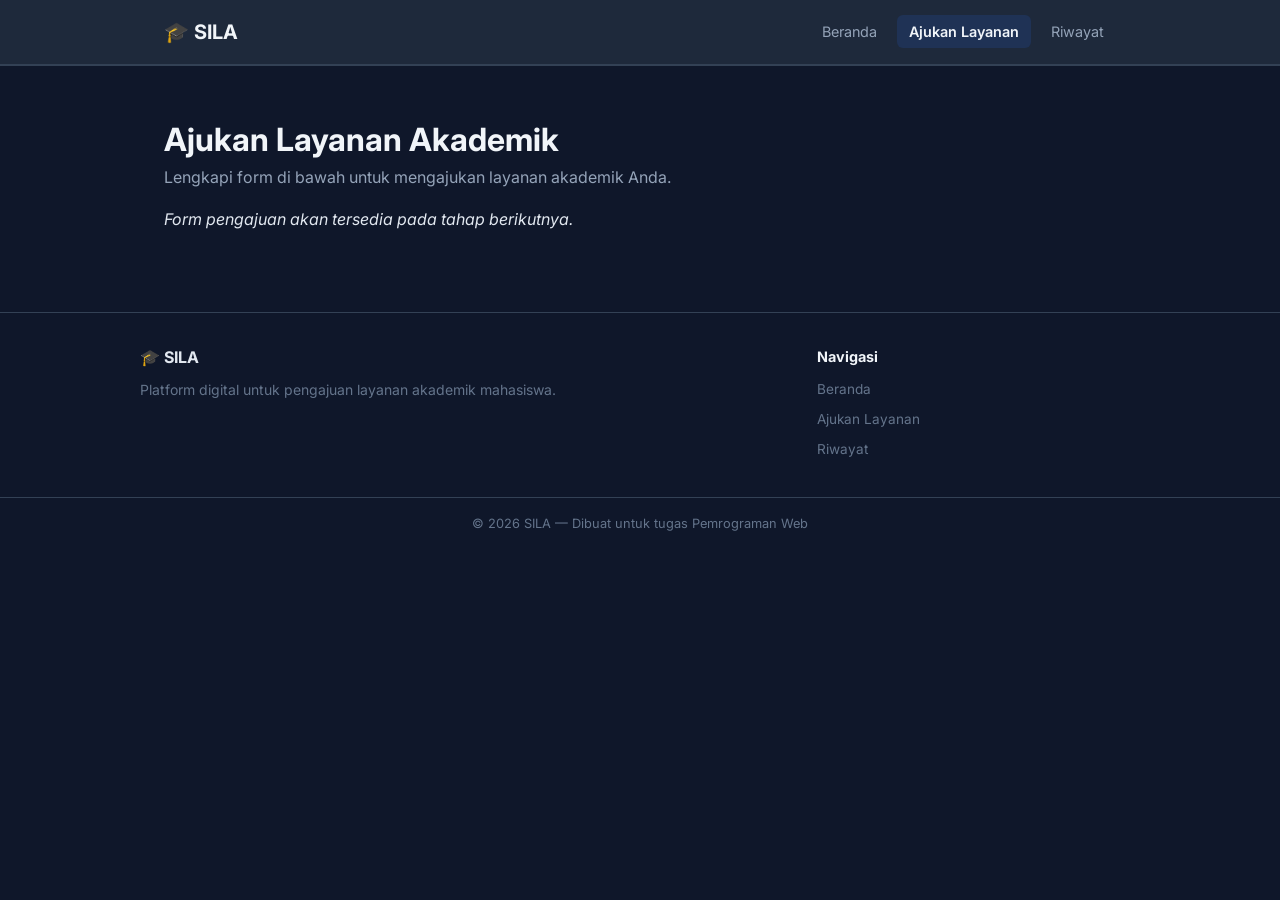
==== layanan.html @ 6979d106 "Setup Awal: Menambahkan file HTML dan CSS-M07" ====
<!DOCTYPE html>
<html lang="id">

<head>
    <meta charset="UTF-8">
    <meta name="viewport" content="width=device-width, initial-scale=1.0">
    <title>Ajukan Layanan — SILA</title>
    <link rel="preconnect" href="https://fonts.googleapis.com">
    <link rel="preconnect" href="https://fonts.gstatic.com" crossorigin>
    <link href="https://fonts.googleapis.com/css2?family=Inter:wght@400;600;700&display=swap" rel="stylesheet">
    <link rel="stylesheet" href="css/style.css">
</head>

<body>

    <!-- HEADER & NAVIGASI -->
    <header class="navbar">
        <div class="container navbar-inner">
            <a href="index.html" class="logo">🎓 SILA</a>
            <input type="checkbox" id="navToggle" class="nav-toggle">
            <label for="navToggle" class="hamburger">
                <span></span>
                <span></span>
                <span></span>
            </label>
            <nav>
                <ul class="nav-menu">
                    <li><a href="index.html">Beranda</a></li>
                    <li><a href="layanan.html" class="active">Ajukan Layanan</a></li>
                    <li><a href="riwayat.html">Riwayat</a></li>
                </ul>
            </nav>
        </div>
    </header>

    <main>
        <section class="section">
            <div class="container">
                <h1>Ajukan Layanan Akademik</h1>
                <p class="section-desc">Lengkapi form di bawah untuk mengajukan layanan akademik Anda.</p>
                <p><em>Form pengajuan akan tersedia pada tahap berikutnya.</em></p>
            </div>
        </section>
    </main>

    <!-- FOOTER -->
    <footer class="footer">
        <div class="container footer-inner">
            <div>
                <strong>🎓 SILA</strong>
                <p>Platform digital untuk pengajuan layanan akademik mahasiswa.</p>
            </div>
            <div class="footer-nav">
                <h4>Navigasi</h4>
                <ul>
                    <li><a href="index.html">Beranda</a></li>
                    <li><a href="layanan.html">Ajukan Layanan</a></li>
                    <li><a href="riwayat.html">Riwayat</a></li>
                </ul>
            </div>
        </div>
        <div class="footer-bottom">
            <div class="container">
                <p>&copy; 2026 SILA — Dibuat untuk tugas Pemrograman Web</p>
            </div>
        </div>
    </footer>

</body>

</html>
---- css/style.css ----
/* ================================
   CSS DASAR — SILA
   ================================ */

* {
    margin: 0;
    padding: 0;
    box-sizing: border-box;
}

body {
    background-color: #0f172a;
    color: #e2e8f0;
}

h1,
h2,
h3 {
    color: #f1f5f9;
}

a {
    color: #60a5fa;
    text-decoration: none;
}

a:hover {
    color: #93c5fd;
}

hr {
    border: none;
    border-top: 1px solid #334155;
}


/* ================================
   CSS LANJUTAN — SILA
   ================================ */

body {
    font-family: 'Inter', sans-serif;
    font-size: 16px;
    line-height: 1.6;
}

h1 {
    font-size: 2rem;
    font-weight: 700;
}

h2 {
    font-size: 1.5rem;
    font-weight: 700;
    margin-bottom: 8px;
}

h3 {
    font-size: 1.1rem;
    font-weight: 600;
    margin-bottom: 4px;
}

.section-desc {
    color: #94a3b8;
    margin-bottom: 16px;
}


/* ================================
   PAGE LAYOUT — SILA
   ================================ */

.container {
    max-width: 1000px;
    margin: 0 auto;
    padding: 0 24px;
}

.navbar {
    background-color: #1e293b;
    border-bottom: 1px solid #334155;
    padding: 16px 0;
}

.navbar-inner {
    display: flex;
    justify-content: space-between;
    align-items: center;
}

.logo {
    font-size: 1.25rem;
    font-weight: 700;
    color: #f1f5f9;
}

.hero {
    padding: 64px 0;
    text-align: center;
}

.hero h1 {
    font-size: 2.25rem;
    margin-bottom: 16px;
}

.hero p {
    color: #94a3b8;
    margin-bottom: 24px;
}

.hero-buttons {
    display: flex;
    justify-content: center;
    gap: 12px;
}

.btn {
    display: inline-block;
    padding: 12px 24px;
    border-radius: 8px;
    font-size: 0.9rem;
    font-weight: 600;
    transition: background-color 0.3s, color 0.3s, transform 0.2s;
}

.btn-primary {
    background-color: #2563eb;
    color: #fff;
}

.btn-primary:hover {
    background-color: #1d4ed8;
    color: #fff;
    transform: translateY(-2px);
}

.btn-outline {
    border: 1px solid #334155;
    color: #e2e8f0;
}

.btn-outline:hover {
    background-color: #1e293b;
    color: #f1f5f9;
    transform: translateY(-2px);
}

.section {
    padding: 48px 0;
    border-top: 1px solid #334155;
}

.cards-grid {
    display: grid;
    grid-template-columns: 1fr 1fr;
    gap: 16px;
    margin-top: 16px;
}

.card {
    background-color: #1e293b;
    border: 1px solid #334155;
    border-radius: 12px;
    padding: 20px;
    transition: border-color 0.3s, transform 0.2s;
}

.card:hover {
    border-color: #475569;
    transform: translateY(-2px);
}

.card p {
    color: #94a3b8;
    font-size: 0.9rem;
    margin-bottom: 8px;
}

.card-code {
    font-size: 0.75rem;
    font-weight: 600;
    color: #60a5fa;
    background-color: rgba(37, 99, 235, 0.1);
    padding: 2px 8px;
    border-radius: 4px;
}

.steps-grid {
    display: flex;
    gap: 16px;
    margin-top: 16px;
}

.step {
    flex: 1;
    text-align: center;
    background-color: #1e293b;
    border: 1px solid #334155;
    border-radius: 12px;
    padding: 24px 16px;
    transition: border-color 0.3s;
}

.step:hover {
    border-color: #475569;
}

.step-number {
    width: 40px;
    height: 40px;
    background-color: #2563eb;
    color: #fff;
    border-radius: 50%;
    display: flex;
    align-items: center;
    justify-content: center;
    font-weight: 700;
    margin: 0 auto 12px;
}

.step p {
    color: #94a3b8;
    font-size: 0.85rem;
}

.stats-grid {
    display: flex;
    gap: 16px;
}

.stat {
    flex: 1;
    text-align: center;
    background-color: #1e293b;
    border: 1px solid #334155;
    border-radius: 12px;
    padding: 24px;
}

.stat-number {
    font-size: 2rem;
    font-weight: 700;
    color: #60a5fa;
}

.stat-label {
    color: #94a3b8;
    font-size: 0.85rem;
    margin-top: 4px;
}

.footer {
    border-top: 1px solid #334155;
    margin-top: 32px;
}

.footer-inner {
    display: grid;
    grid-template-columns: 2fr 1fr;
    gap: 32px;
    padding: 32px 0;
}

.footer-inner p {
    color: #64748b;
    font-size: 0.875rem;
    margin-top: 8px;
}

.footer-inner h4 {
    color: #f1f5f9;
    margin-bottom: 8px;
    font-size: 0.9rem;
}

.footer-bottom {
    border-top: 1px solid #334155;
    padding: 16px 0;
    text-align: center;
}

.footer-bottom p {
    font-size: 0.8rem;
    color: #64748b;
}


/* ================================
   STRUKTUR NAVIGASI & MENU — SILA
   ================================ */

.nav-menu {
    list-style: none;
    display: flex;
    gap: 8px;
}

.nav-menu li a {
    color: #94a3b8;
    font-size: 0.9rem;
    padding: 8px 12px;
    border-radius: 6px;
    transition: color 0.3s, background-color 0.3s;
}

.nav-menu li a:hover {
    color: #f1f5f9;
    background-color: rgba(255, 255, 255, 0.05);
}

.nav-menu li a.active {
    color: #f1f5f9;
    font-weight: 600;
    background-color: rgba(37, 99, 235, 0.15);
}

.footer-nav ul {
    list-style: none;
}

.footer-nav ul li {
    margin-bottom: 4px;
}

.footer-nav ul li a {
    color: #64748b;
    font-size: 0.85rem;
    transition: color 0.3s;
}

.footer-nav ul li a:hover {
    color: #93c5fd;
}




/* ================================
   MEDIA QUERY & RESPONSIF — SILA
   ================================ */

/* --------------------------------
   Animasi CSS (@keyframes)
   Mendefinisikan gerakan bernama 'fadeIn':
   - from: posisi awal (tersembunyi, geser ke bawah)
   - to: posisi akhir (terlihat, posisi normal)
   -------------------------------- */
@keyframes fadeIn {
    from {
        opacity: 0;
        /* transparan penuh */
        transform: translateY(20px);
        /* geser 20px ke bawah */
    }

    to {
        opacity: 1;
        /* terlihat penuh */
        transform: translateY(0);
        /* posisi normal */
    }
}

/* Hero section mendapat animasi fadeIn selama 0.6 detik */
.hero {
    animation: fadeIn 0.6s ease;
}



/* --------------------------------
   Hamburger Menu Animasi
   Saat checkbox dicentang, 3 garis hamburger
   berubah menjadi tanda 'X' (close):
   - Garis ke-1: putar 45° ke bawah
   - Garis ke-2: hilang (opacity 0)
   - Garis ke-3: putar -45° ke atas
   -------------------------------- */

.nav-toggle {
    display: none;
    /* checkbox tersembunyi */
}

.hamburger {
    display: none;
    flex-direction: column;
    gap: 5px;
    cursor: pointer;
    padding: 4px;
}

.hamburger span {
    display: block;
    width: 24px;
    height: 3px;
    background-color: #f1f5f9;
    border-radius: 2px;
    transition: transform 0.3s, opacity 0.3s;
    /* animasi garis */
}

/* Garis-1: miring ke kanan membentuk '/' */
.nav-toggle:checked~label .hamburger span:nth-child(1) {
    transform: translateY(8px) rotate(45deg);
}

/* Garis-2: menghilang */
.nav-toggle:checked~label .hamburger span:nth-child(2) {
    opacity: 0;
}

/* Garis-3: miring ke kiri membentuk '\' */
.nav-toggle:checked~label .hamburger span:nth-child(3) {
    transform: translateY(-8px) rotate(-45deg);
}

/* --------------------------------
   Responsive: Tablet & Mobile (<= 768px)
   Semua grid/flex berubah ke 1 kolom/baris
   agar konten tidak terlalu sempit di layar kecil.
   -------------------------------- */
   
/* Tablet & Mobile */
@media (max-width: 768px) {
    .navbar-inner {
        flex-wrap: wrap;
    }

    .hamburger {
        display: flex;
        /* tampilkan hamburger */
    }

    nav {
        width: 100%;
        order: 3;
    }

    .nav-menu {
        display: none;
        flex-direction: column;
        gap: 0;
        width: 100%;
        padding: 8px 0;
        border-top: 1px solid #334155;
        margin-top: 12px;
    }

    .nav-menu li a {
        display: block;
        padding: 10px 0;
        border-radius: 0;
    }

    .nav-toggle:checked~nav .nav-menu {
        display: flex;
    }

    /* SAMBUNG DARI SINI */
    /* ================== */

    .nav-menu {
        gap: 4px;
    }

    /* Judul hero lebih kecil di mobile */
    .hero h1 {
        font-size: 1.5rem;
    }

    /* Tombol berubah jadi vertikal (kolom) */
    .hero-buttons {
        flex-direction: column;
        align-items: center;
    }

    /* Cards: dari 2 kolom → 1 kolom */
    .cards-grid {
        grid-template-columns: 1fr;
    }

    /* Steps & stats berubah ke arah vertikal */
    .steps-grid {
        flex-direction: column;
    }

    .stats-grid {
        flex-direction: column;
    }

    /* Footer: dari 2 kolom → 1 kolom */
    .footer-inner {
        grid-template-columns: 1fr;
        gap: 24px;
    }
}

/* --------------------------------
   Responsive: Layar Sangat Kecil (<= 480px)
   Untuk smartphone kecil:
   - Judul lebih kecil lagi
   - Tombol lebar penuh (100%)
   -------------------------------- */
/* Small Mobile */
@media (max-width: 480px) {
    .hero h1 {
        font-size: 1.25rem;
    }

    /* Tombol mengisi penuh lebar layar */
    .btn {
        width: 100%;
        text-align: center;
    }
}
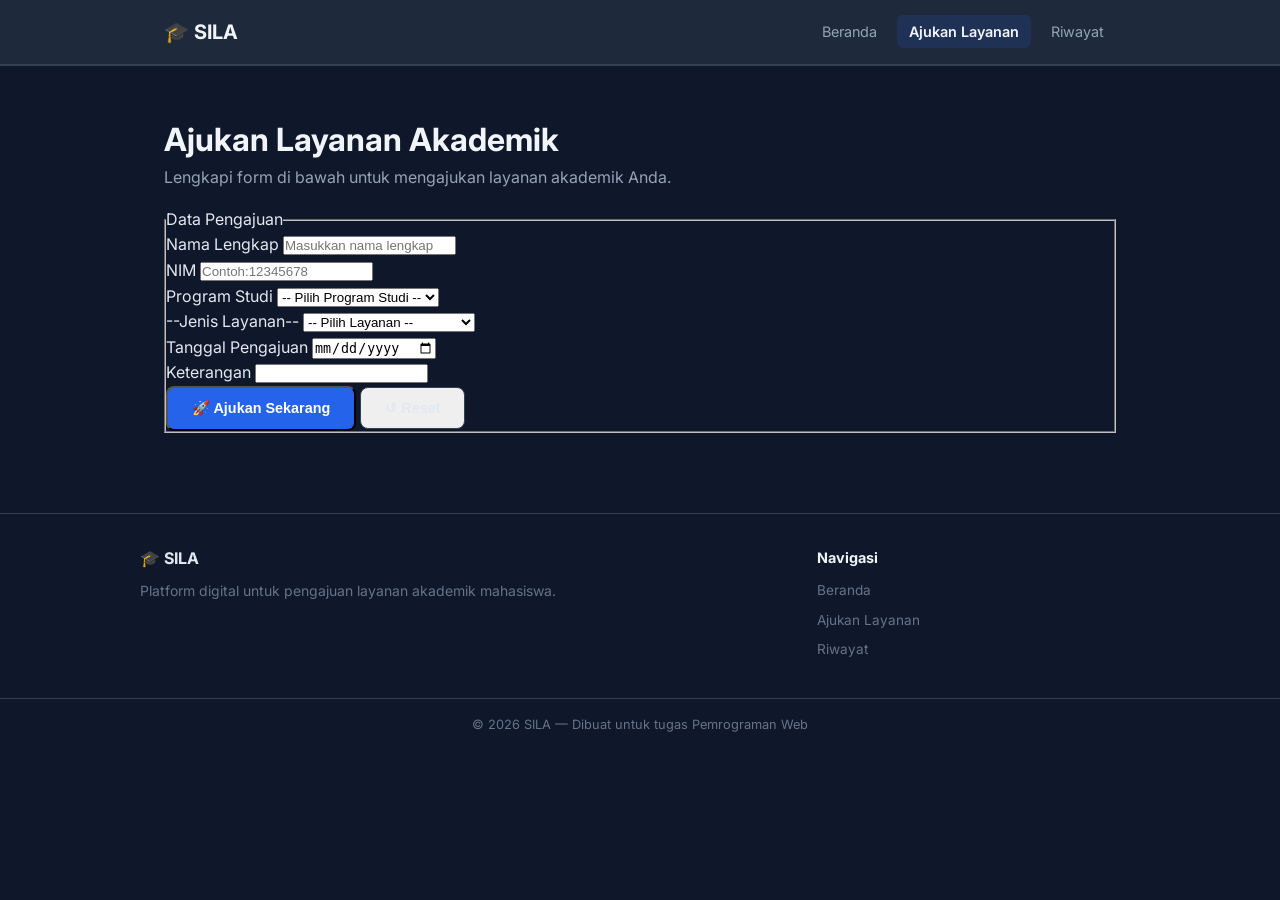
==== commit 3c8022db: "Form M10" ====
--- a/layanan.html
+++ b/layanan.html
@@ -38,7 +38,77 @@
             <div class="container">
                 <h1>Ajukan Layanan Akademik</h1>
                 <p class="section-desc">Lengkapi form di bawah untuk mengajukan layanan akademik Anda.</p>
-                <p><em>Form pengajuan akan tersedia pada tahap berikutnya.</em></p>
+
+                <!-- M10 FORMS -->
+                <!-- Nama lengkap, NIM, Program studi, Jenis Layanan, tanggal pengajuan, keterangan -->
+
+                <!-- AWAL FORM -->
+                 <form action="#" target="_blank" method="post">
+                    <fieldset>
+                        <legend>Data Pengajuan</legend>
+
+                        <!-- Input nama lengkap -->
+                        <div>
+                            <label for="nama">Nama Lengkap</label>
+                            <input type="text" id="nama" name="nama" placeholder="Masukkan nama lengkap" required>
+                        </div>
+
+                         <!-- NIM dan Program Studi-->
+                        <!-- NIM -->
+                        <div class="form-row"> 
+                            <div class="form-group"> 
+                                <label for="nim">NIM</label> 
+                                <input type="text" id="nim" name="nim" placeholder="Contoh:12345678" maxlength="8" required> 
+                        </div>
+
+                        <div class="form-group"> 
+                            <label for="prodi">Program Studi</label> 
+                            <select id="prodi" name="prodi" required> 
+                                <option value="">-- Pilih Program Studi --</option>
+                                <option value="Sistem Informasi">Sistem Informasi</option>
+                                <option value="Teknik Informatika">Teknik Informatika</option>
+                                <option value="Teknologi Informasi">Teknologi Informasi</option>
+                                <option value="Manajemen">Manajemen</option>
+                                <option value="Akuntansi">Akuntansi</option>
+                            </select>    
+                        </div>
+                        
+                        <!-- Jenis Layanan dan Tanggal -->
+                        <div>
+                            <div class="form-row"> 
+                                <div class="form-group"> 
+                                    <label for="jenis">--Jenis Layanan--</label> 
+                                    <select id="jenis" name="jenis" required> 
+                                        <option value="">-- Pilih Layanan --</option> 
+                                        <option value="SKA">SKA — Surat Aktif Kuliah</option> 
+                                        <option value="CAK">CAK — Cuti Akademik</option> 
+                                        <option value="TNM">TNM — Transkrip Nilai</option> 
+                                        <option value="PDA">PDA — Perubahan Data</option> 
+                                    </select>
+                                </div> 
+                            </div>
+                        
+                        <!-- Tanggal -->
+                            <div class="form-group"> 
+                                <label for="tanggal">Tanggal Pengajuan</label> 
+                                <input type="date" id="tanggal" name="tanggal" required> 
+                            </div>
+
+                        <!-- Keterangan -->
+                            <div class="form-group"> 
+                                <label for="keterangan">Keterangan</label>
+                                <input type="text">
+                                
+                            </div>
+
+                            <div class="form-actions"> 
+                                <button type="submit" class="btn btn-primary">🚀 Ajukan Sekarang</button>
+                                 <button type="reset" class="btn btn-outline">↺ Reset</button>
+                            </div>
+                        </div>
+                    </fieldset>
+                 </form>
+                <!-- AKHIR FORM -->
             </div>
         </section>
     </main>
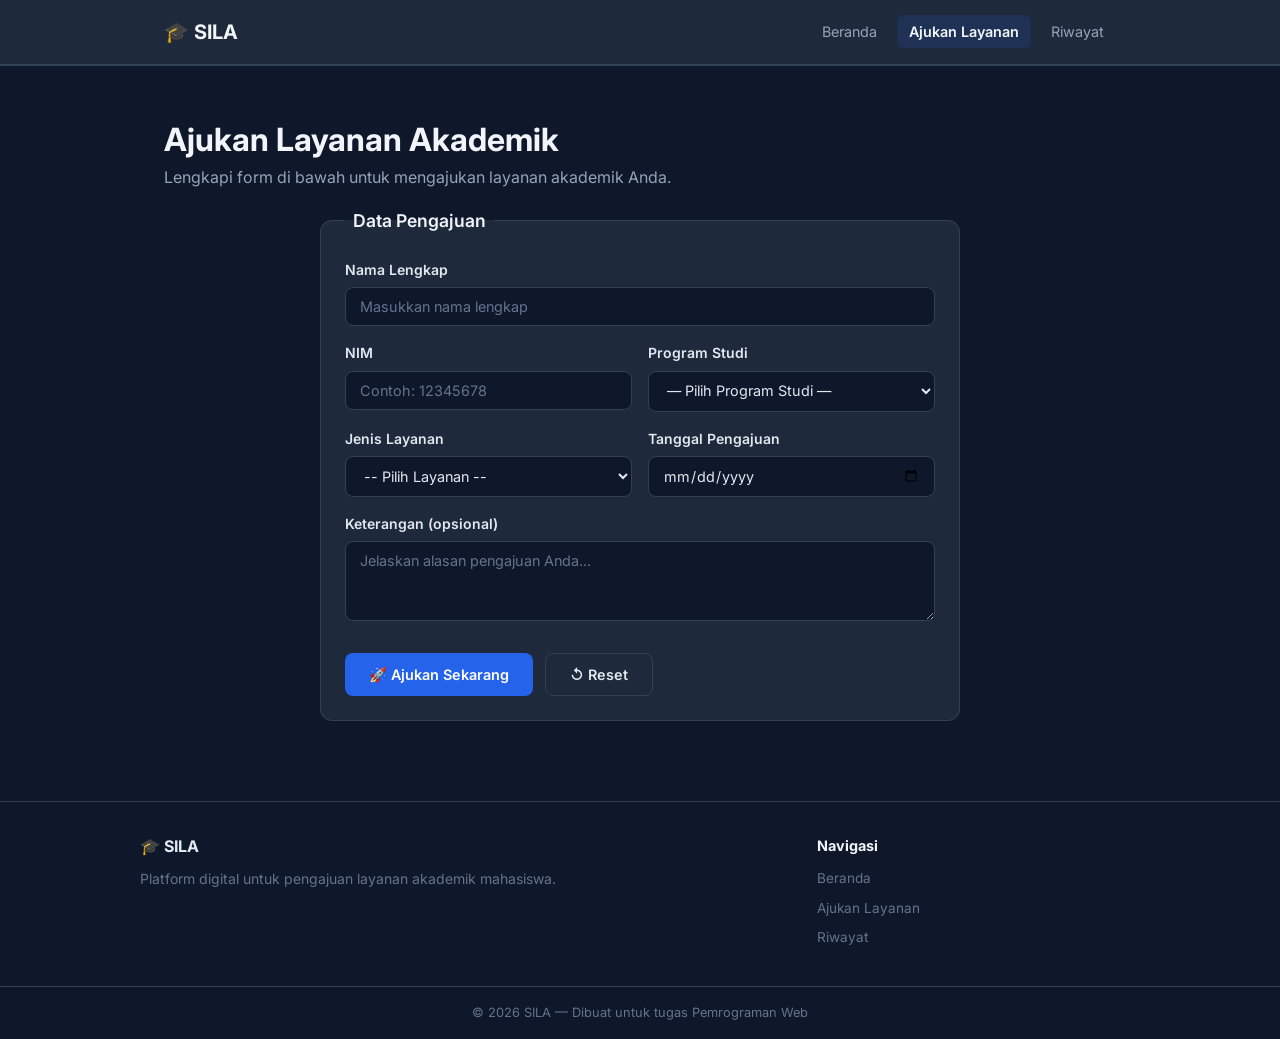
==== commit 7b606d10: "Form M10" ====
--- a/layanan.html
+++ b/layanan.html
@@ -43,62 +43,63 @@
                 <!-- Nama lengkap, NIM, Program studi, Jenis Layanan, tanggal pengajuan, keterangan -->
 
                 <!-- AWAL FORM -->
-                 <form action="#" target="_blank" method="post">
-                    <fieldset>
-                        <legend>Data Pengajuan</legend>
+                <form action="#" method="post" class="form-card"> 
+                    <fieldset> 
+                        <legend>Data Pengajuan</legend> 
 
                         <!-- Input nama lengkap -->
-                        <div>
-                            <label for="nama">Nama Lengkap</label>
-                            <input type="text" id="nama" name="nama" placeholder="Masukkan nama lengkap" required>
-                        </div>
+                       <div class="form-group"> 
+                            <label for="nama">Nama Lengkap</label> 
+                            <input type="text" id="nama" name="nama" placeholder="Masukkan nama lengkap" required> 
+                        </div> 
 
-                         <!-- NIM dan Program Studi-->
+                        <!-- NIM dan Program Studi-->
                         <!-- NIM -->
                         <div class="form-row"> 
                             <div class="form-group"> 
                                 <label for="nim">NIM</label> 
-                                <input type="text" id="nim" name="nim" placeholder="Contoh:12345678" maxlength="8" required> 
-                        </div>
-
-                        <div class="form-group"> 
-                            <label for="prodi">Program Studi</label> 
-                            <select id="prodi" name="prodi" required> 
-                                <option value="">-- Pilih Program Studi --</option>
-                                <option value="Sistem Informasi">Sistem Informasi</option>
-                                <option value="Teknik Informatika">Teknik Informatika</option>
-                                <option value="Teknologi Informasi">Teknologi Informasi</option>
-                                <option value="Manajemen">Manajemen</option>
-                                <option value="Akuntansi">Akuntansi</option>
-                            </select>    
+                                <input type="text" id="nim" name="nim" placeholder="Contoh: 12345678" maxlength="8" required> 
+                            </div> 
+                            <div class="form-group"> 
+                                <label for="prodi">Program Studi</label> 
+                                <select id="prodi" name="prodi" required> 
+                                    <option value="">— Pilih Program Studi —</option> 
+                                    <option value="Sistem Informasi">Sistem Informasi</option>
+                                    <option value="Teknik Informatika">Teknik Informatika</option>
+                                    <option value="Teknologi Informasi">Teknologi Informasi</option>
+                                    <option value="Manajemen">Manajemen</option>
+                                    <option value="Akuntansi">Akuntansi</option>
+                                </select> 
+                            </div>   
                         </div>
                         
+
                         <!-- Jenis Layanan dan Tanggal -->
                         <div>
                             <div class="form-row"> 
                                 <div class="form-group"> 
-                                    <label for="jenis">--Jenis Layanan--</label> 
-                                    <select id="jenis" name="jenis" required> 
+                                    <label for="jenis">Jenis Layanan</label> 
+                                    <select id="layanan" name="layanan" required> 
                                         <option value="">-- Pilih Layanan --</option> 
                                         <option value="SKA">SKA — Surat Aktif Kuliah</option> 
                                         <option value="CAK">CAK — Cuti Akademik</option> 
                                         <option value="TNM">TNM — Transkrip Nilai</option> 
                                         <option value="PDA">PDA — Perubahan Data</option> 
                                     </select>
-                                </div> 
+                                </div>
+                                <!-- Tanggal -->
+                                <div class="form-group"> 
+                                    <label for="tanggal">Tanggal Pengajuan</label> 
+                                    <input type="date" id="tanggal" name="tanggal" required> 
+                                </div>
                             </div>
                         
-                        <!-- Tanggal -->
-                            <div class="form-group"> 
-                                <label for="tanggal">Tanggal Pengajuan</label> 
-                                <input type="date" id="tanggal" name="tanggal" required> 
-                            </div>
 
                         <!-- Keterangan -->
                             <div class="form-group"> 
-                                <label for="keterangan">Keterangan</label>
-                                <input type="text">
-                                
+                                <label for="keterangan">Keterangan (opsional)</label> 
+                                <textarea id="keterangan" name="keterangan" rows="3" 
+                                    placeholder="Jelaskan alasan pengajuan Anda..."></textarea> 
                             </div>
 
                             <div class="form-actions"> 
--- a/css/style.css
+++ b/css/style.css
@@ -515,4 +515,93 @@
         width: 100%;
         text-align: center;
     }
+}
+
+/* FORMS SILA */
+.form-card { 
+    max-width: 640px; 
+    margin: 0 auto; 
+}
+
+fieldset { 
+    border: 1px solid #334155; 
+    border-radius: 12px; 
+    padding: 24px; 
+    background-color: #1e293b; 
+}
+
+legend { 
+    font-size: 1.1rem; 
+    font-weight: 600; 
+    color: #f1f5f9; 
+    padding: 0 8px; 
+} 
+ 
+.form-group { 
+    margin-bottom: 16px; 
+} 
+ 
+.form-group label { 
+    display: block;
+    /* Label mengambil satu baris penuh */
+    font-size: 0.875rem; 
+    font-weight: 600; 
+    color: #e2e8f0; 
+    margin-bottom: 6px; 
+}
+
+.form-group input, 
+.form-group select, 
+.form-group textarea { 
+    width: 100%; 
+    padding: 10px 14px; 
+    background-color: #0f172a; 
+    border: 1px solid #334155; 
+    border-radius: 8px; 
+    color: #e2e8f0; 
+    font-family: inherit; 
+    font-size: 0.9rem; 
+    outline: none; 
+    transition: border-color 0.3s; 
+} 
+ 
+.form-group input:focus, 
+.form-group select:focus, 
+.form-group textarea:focus { 
+    border-color: #2563eb; 
+} 
+ 
+.form-group input::placeholder, 
+.form-group textarea::placeholder { 
+    color: #64748b; 
+} 
+ 
+.form-group select { 
+    cursor: pointer; 
+} 
+ 
+.form-group textarea { 
+    resize: vertical; 
+    min-height: 80px; 
+}
+
+.form-row { 
+    display: grid; 
+    grid-template-columns: 1fr 1fr; 
+    gap: 16px; 
+}
+
+.form-actions { 
+display: flex; 
+gap: 12px; 
+margin-top: 24px; 
+} 
+.form-actions .btn { 
+cursor: pointer; 
+border: none; 
+font-family: inherit; 
+} 
+.form-actions .btn-outline { 
+border: 1px solid #334155; 
+background: none; 
 }
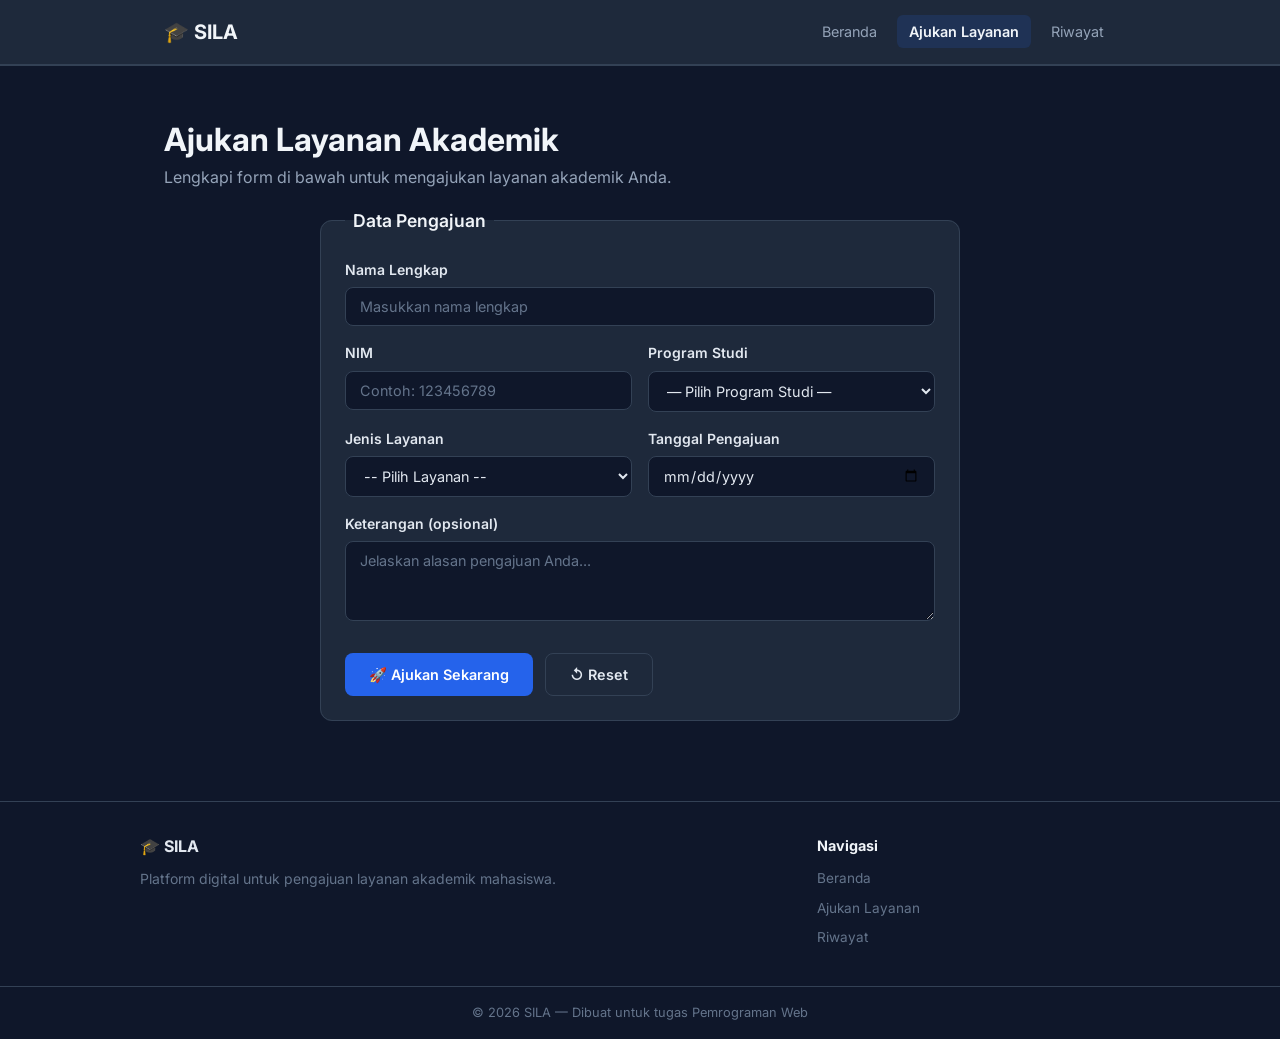
==== commit 1f4a3daa: "M12 - JavaScript" ====
--- a/layanan.html
+++ b/layanan.html
@@ -43,14 +43,14 @@
                 <!-- Nama lengkap, NIM, Program studi, Jenis Layanan, tanggal pengajuan, keterangan -->
 
                 <!-- AWAL FORM -->
-                <form action="#" method="post" class="form-card"> 
+                <form action="#" method="post" class="form-card" onsubmit="return validasiForm()"> 
                     <fieldset> 
                         <legend>Data Pengajuan</legend> 
 
                         <!-- Input nama lengkap -->
                        <div class="form-group"> 
                             <label for="nama">Nama Lengkap</label> 
-                            <input type="text" id="nama" name="nama" placeholder="Masukkan nama lengkap" required> 
+                            <input type="text" id="nama" name="nama" placeholder="Masukkan nama lengkap"> 
                         </div> 
 
                         <!-- NIM dan Program Studi-->
@@ -58,11 +58,11 @@
                         <div class="form-row"> 
                             <div class="form-group"> 
                                 <label for="nim">NIM</label> 
-                                <input type="text" id="nim" name="nim" placeholder="Contoh: 12345678" maxlength="8" required> 
+                                <input type="text" id="nim" name="nim" placeholder="Contoh: 123456789" maxlength="9"> 
                             </div> 
                             <div class="form-group"> 
                                 <label for="prodi">Program Studi</label> 
-                                <select id="prodi" name="prodi" required> 
+                                <select id="prodi" name="prodi"> 
                                     <option value="">— Pilih Program Studi —</option> 
                                     <option value="Sistem Informasi">Sistem Informasi</option>
                                     <option value="Teknik Informatika">Teknik Informatika</option>
@@ -79,7 +79,7 @@
                             <div class="form-row"> 
                                 <div class="form-group"> 
                                     <label for="jenis">Jenis Layanan</label> 
-                                    <select id="layanan" name="layanan" required> 
+                                    <select id="layanan" name="layanan"> 
                                         <option value="">-- Pilih Layanan --</option> 
                                         <option value="SKA">SKA — Surat Aktif Kuliah</option> 
                                         <option value="CAK">CAK — Cuti Akademik</option> 
@@ -90,7 +90,7 @@
                                 <!-- Tanggal -->
                                 <div class="form-group"> 
                                     <label for="tanggal">Tanggal Pengajuan</label> 
-                                    <input type="date" id="tanggal" name="tanggal" required> 
+                                    <input type="date" id="tanggal" name="tanggal"> 
                                 </div>
                             </div>
                         
@@ -136,7 +136,7 @@
             </div>
         </div>
     </footer>
-
+    <script src="js/script.js"></script>
 </body>
 
 </html>
--- a/css/style.css
+++ b/css/style.css
@@ -604,4 +604,60 @@
 .form-actions .btn-outline { 
 border: 1px solid #334155; 
 background: none; 
+}
+
+/* M11 - TABLES */
+.data-table {
+    width: 100%;
+    border-collapse: collapse;
+    /* batas dempet dengan sekitar */
+    margin-top: 16px;
+    min-width: 600px;
+    /* lebar batas mutlak */
+}
+
+.data-table caption{
+    text-align: left;
+    font-size: 0.85rem;
+    color: #64748b;
+    margin-bottom: 12px;
+}
+
+.data-table th,
+.data-table td {
+    padding: 12px 16px;
+    text-align: left;
+    border-bottom: 1px solid #334155;
+    /* memberi garis bawah disetiap akhir baris */
+}
+
+/* Zebra Stripes dan Title */
+.data-table th{
+    background-color: #1e293b;
+    color: #f1f5f9;
+    font-size: 0.85rem;
+    font-weight: 600;
+    text-transform: uppercase;
+    letter-spacing: 0.5px;
+}
+
+.data-table td{
+    color: #94a3b8;
+    font-size: 0.9rem;
+}
+
+/* Zebra Stripes */
+.data-table tbody tr:nth-child(even) {
+    background-color: rgba(30, 41, 59, 0.5)
+}
+
+/* row hover */
+.data-table tbody tr:hover{
+    background-color: black;
+}
+
+/* RESPONSIVE TABLE */
+@media (max-width: 768px){
+    .data-table {font-size: 0.8rem; }
+    .data-table th, .data-table td {padding: 8px 10px;}
 }
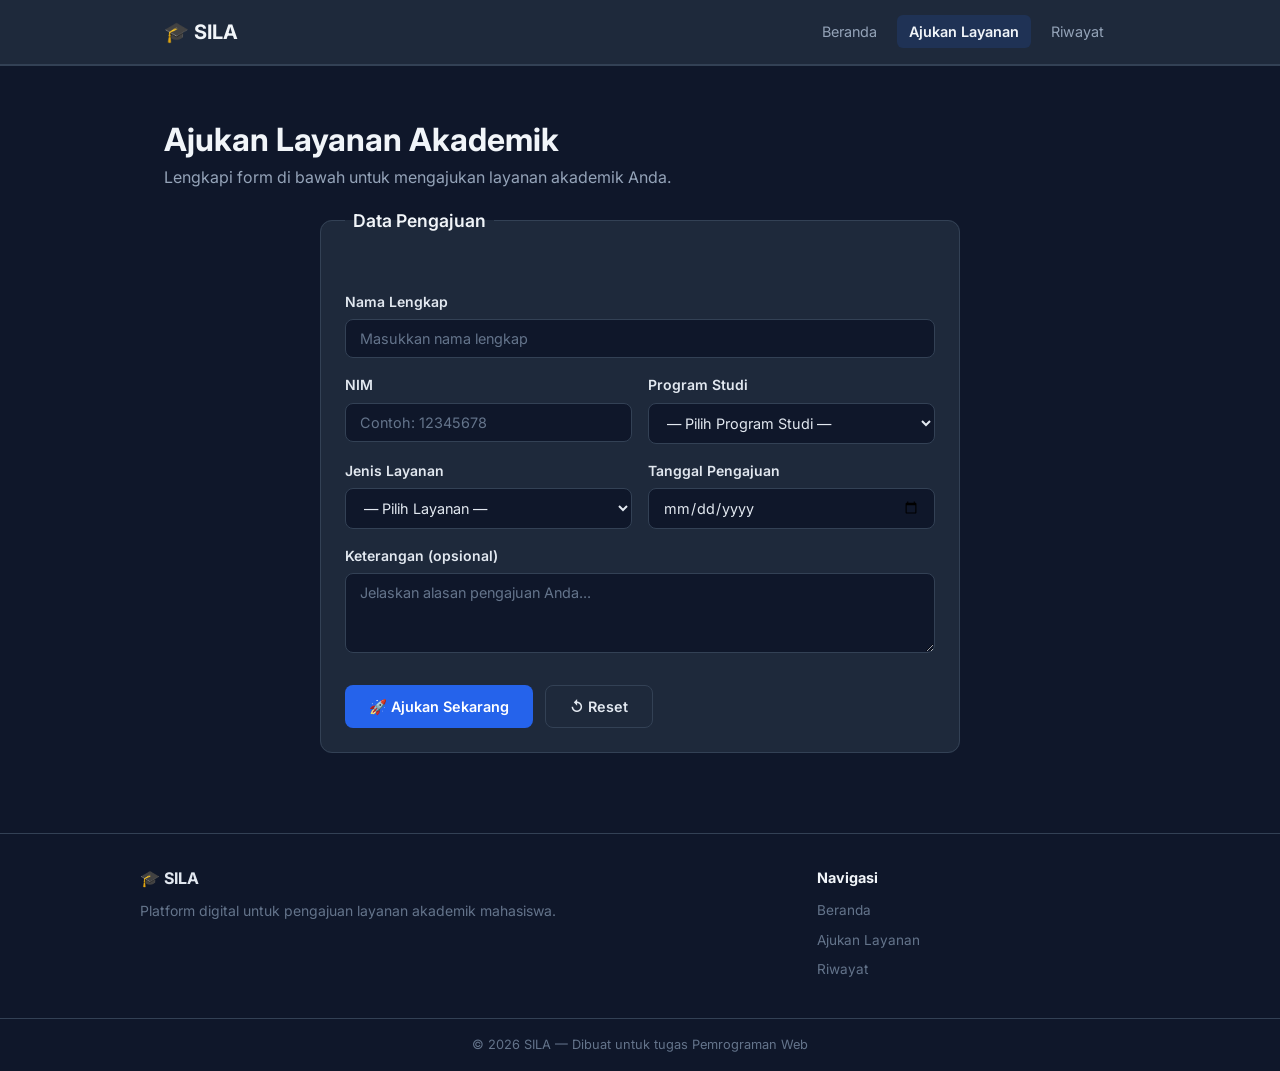
==== commit 7d7a3648: "Mengedit JS" ====
--- a/layanan.html
+++ b/layanan.html
@@ -13,7 +13,6 @@
 
 <body>
 
-    <!-- HEADER & NAVIGASI -->
     <header class="navbar">
         <div class="container navbar-inner">
             <a href="index.html" class="logo">🎓 SILA</a>
@@ -39,82 +38,67 @@
                 <h1>Ajukan Layanan Akademik</h1>
                 <p class="section-desc">Lengkapi form di bawah untuk mengajukan layanan akademik Anda.</p>
 
-                <!-- M10 FORMS -->
-                <!-- Nama lengkap, NIM, Program studi, Jenis Layanan, tanggal pengajuan, keterangan -->
+                <form id="formPengajuan" class="form-card">
+                    <fieldset>
+                        <legend>Data Pengajuan</legend>
 
-                <!-- AWAL FORM -->
-                <form action="#" method="post" class="form-card" onsubmit="return validasiForm()"> 
-                    <fieldset> 
-                        <legend>Data Pengajuan</legend> 
+                        <p id="formError" class="form-error"></p>
 
-                        <!-- Input nama lengkap -->
-                       <div class="form-group"> 
-                            <label for="nama">Nama Lengkap</label> 
-                            <input type="text" id="nama" name="nama" placeholder="Masukkan nama lengkap"> 
-                        </div> 
+                        <div class="form-group">
+                            <label for="nama">Nama Lengkap</label>
+                            <input type="text" id="nama" name="nama" placeholder="Masukkan nama lengkap">
+                        </div>
 
-                        <!-- NIM dan Program Studi-->
-                        <!-- NIM -->
-                        <div class="form-row"> 
-                            <div class="form-group"> 
-                                <label for="nim">NIM</label> 
-                                <input type="text" id="nim" name="nim" placeholder="Contoh: 123456789" maxlength="9"> 
-                            </div> 
-                            <div class="form-group"> 
-                                <label for="prodi">Program Studi</label> 
-                                <select id="prodi" name="prodi"> 
-                                    <option value="">— Pilih Program Studi —</option> 
+                        <div class="form-row">
+                            <div class="form-group">
+                                <label for="nim">NIM</label>
+                                <input type="text" id="nim" name="nim" placeholder="Contoh: 12345678" maxlength="8">
+                            </div>
+                            <div class="form-group">
+                                <label for="prodi">Program Studi</label>
+                                <select id="prodi" name="prodi">
+                                    <option value="">— Pilih Program Studi —</option>
                                     <option value="Sistem Informasi">Sistem Informasi</option>
                                     <option value="Teknik Informatika">Teknik Informatika</option>
-                                    <option value="Teknologi Informasi">Teknologi Informasi</option>
                                     <option value="Manajemen">Manajemen</option>
                                     <option value="Akuntansi">Akuntansi</option>
-                                </select> 
-                            </div>   
-                        </div>
-                        
-
-                        <!-- Jenis Layanan dan Tanggal -->
-                        <div>
-                            <div class="form-row"> 
-                                <div class="form-group"> 
-                                    <label for="jenis">Jenis Layanan</label> 
-                                    <select id="layanan" name="layanan"> 
-                                        <option value="">-- Pilih Layanan --</option> 
-                                        <option value="SKA">SKA — Surat Aktif Kuliah</option> 
-                                        <option value="CAK">CAK — Cuti Akademik</option> 
-                                        <option value="TNM">TNM — Transkrip Nilai</option> 
-                                        <option value="PDA">PDA — Perubahan Data</option> 
-                                    </select>
-                                </div>
-                                <!-- Tanggal -->
-                                <div class="form-group"> 
-                                    <label for="tanggal">Tanggal Pengajuan</label> 
-                                    <input type="date" id="tanggal" name="tanggal"> 
-                                </div>
-                            </div>
-                        
-
-                        <!-- Keterangan -->
-                            <div class="form-group"> 
-                                <label for="keterangan">Keterangan (opsional)</label> 
-                                <textarea id="keterangan" name="keterangan" rows="3" 
-                                    placeholder="Jelaskan alasan pengajuan Anda..."></textarea> 
-                            </div>
-
-                            <div class="form-actions"> 
-                                <button type="submit" class="btn btn-primary">🚀 Ajukan Sekarang</button>
-                                 <button type="reset" class="btn btn-outline">↺ Reset</button>
+                                </select>
                             </div>
                         </div>
+
+                        <div class="form-row">
+                            <div class="form-group">
+                                <label for="layanan">Jenis Layanan</label>
+                                <select id="layanan" name="layanan">
+                                    <option value="">— Pilih Layanan —</option>
+                                    <option value="SKA">SKA — Surat Aktif Kuliah</option>
+                                    <option value="CAK">CAK — Cuti Akademik</option>
+                                    <option value="TNM">TNM — Transkrip Nilai</option>
+                                    <option value="PDA">PDA — Perubahan Data</option>
+                                </select>
+                            </div>
+                            <div class="form-group">
+                                <label for="tanggal">Tanggal Pengajuan</label>
+                                <input type="date" id="tanggal" name="tanggal">
+                            </div>
+                        </div>
+
+                        <div class="form-group">
+                            <label for="keterangan">Keterangan (opsional)</label>
+                            <textarea id="keterangan" name="keterangan" rows="3"
+                                placeholder="Jelaskan alasan pengajuan Anda..."></textarea>
+                        </div>
+
+                        <div class="form-actions">
+                            <button type="submit" class="btn btn-primary">🚀 Ajukan Sekarang</button>
+                            <button type="reset" class="btn btn-outline">↺ Reset</button>
+                        </div>
                     </fieldset>
-                 </form>
-                <!-- AKHIR FORM -->
+                </form>
             </div>
         </section>
     </main>
 
-    <!-- FOOTER -->
     <footer class="footer">
         <div class="container footer-inner">
             <div>
@@ -136,7 +120,9 @@
             </div>
         </div>
     </footer>
+
     <script src="js/script.js"></script>
+
 </body>
 
 </html>
--- a/css/style.css
+++ b/css/style.css
@@ -335,53 +335,32 @@
 }
 
 
-
-
 /* ================================
    MEDIA QUERY & RESPONSIF — SILA
    ================================ */
 
-/* --------------------------------
-   Animasi CSS (@keyframes)
-   Mendefinisikan gerakan bernama 'fadeIn':
-   - from: posisi awal (tersembunyi, geser ke bawah)
-   - to: posisi akhir (terlihat, posisi normal)
-   -------------------------------- */
+/* Animasi */
 @keyframes fadeIn {
     from {
         opacity: 0;
-        /* transparan penuh */
         transform: translateY(20px);
-        /* geser 20px ke bawah */
     }
 
     to {
         opacity: 1;
-        /* terlihat penuh */
         transform: translateY(0);
-        /* posisi normal */
-    }
-}
-
-/* Hero section mendapat animasi fadeIn selama 0.6 detik */
+    }
+}
+
 .hero {
     animation: fadeIn 0.6s ease;
 }
 
 
 
-/* --------------------------------
-   Hamburger Menu Animasi
-   Saat checkbox dicentang, 3 garis hamburger
-   berubah menjadi tanda 'X' (close):
-   - Garis ke-1: putar 45° ke bawah
-   - Garis ke-2: hilang (opacity 0)
-   - Garis ke-3: putar -45° ke atas
-   -------------------------------- */
-
+/* Hamburger */
 .nav-toggle {
     display: none;
-    /* checkbox tersembunyi */
 }
 
 .hamburger {
@@ -399,30 +378,20 @@
     background-color: #f1f5f9;
     border-radius: 2px;
     transition: transform 0.3s, opacity 0.3s;
-    /* animasi garis */
-}
-
-/* Garis-1: miring ke kanan membentuk '/' */
+}
+
 .nav-toggle:checked~label .hamburger span:nth-child(1) {
     transform: translateY(8px) rotate(45deg);
 }
 
-/* Garis-2: menghilang */
 .nav-toggle:checked~label .hamburger span:nth-child(2) {
     opacity: 0;
 }
 
-/* Garis-3: miring ke kiri membentuk '\' */
 .nav-toggle:checked~label .hamburger span:nth-child(3) {
     transform: translateY(-8px) rotate(-45deg);
 }
 
-/* --------------------------------
-   Responsive: Tablet & Mobile (<= 768px)
-   Semua grid/flex berubah ke 1 kolom/baris
-   agar konten tidak terlalu sempit di layar kecil.
-   -------------------------------- */
-   
 /* Tablet & Mobile */
 @media (max-width: 768px) {
     .navbar-inner {
@@ -431,7 +400,6 @@
 
     .hamburger {
         display: flex;
-        /* tampilkan hamburger */
     }
 
     nav {
@@ -459,30 +427,23 @@
         display: flex;
     }
 
-    /* SAMBUNG DARI SINI */
-    /* ================== */
-
     .nav-menu {
         gap: 4px;
     }
 
-    /* Judul hero lebih kecil di mobile */
     .hero h1 {
         font-size: 1.5rem;
     }
 
-    /* Tombol berubah jadi vertikal (kolom) */
     .hero-buttons {
         flex-direction: column;
         align-items: center;
     }
 
-    /* Cards: dari 2 kolom → 1 kolom */
     .cards-grid {
         grid-template-columns: 1fr;
     }
 
-    /* Steps & stats berubah ke arah vertikal */
     .steps-grid {
         flex-direction: column;
     }
@@ -491,132 +452,141 @@
         flex-direction: column;
     }
 
-    /* Footer: dari 2 kolom → 1 kolom */
     .footer-inner {
         grid-template-columns: 1fr;
         gap: 24px;
     }
 }
 
-/* --------------------------------
-   Responsive: Layar Sangat Kecil (<= 480px)
-   Untuk smartphone kecil:
-   - Judul lebih kecil lagi
-   - Tombol lebar penuh (100%)
-   -------------------------------- */
 /* Small Mobile */
 @media (max-width: 480px) {
     .hero h1 {
         font-size: 1.25rem;
     }
 
-    /* Tombol mengisi penuh lebar layar */
     .btn {
         width: 100%;
         text-align: center;
     }
-}
-
-/* FORMS SILA */
-.form-card { 
-    max-width: 640px; 
-    margin: 0 auto; 
-}
-
-fieldset { 
-    border: 1px solid #334155; 
-    border-radius: 12px; 
-    padding: 24px; 
-    background-color: #1e293b; 
-}
-
-legend { 
-    font-size: 1.1rem; 
-    font-weight: 600; 
-    color: #f1f5f9; 
-    padding: 0 8px; 
-} 
- 
-.form-group { 
-    margin-bottom: 16px; 
-} 
- 
-.form-group label { 
+
+    .form-row {
+        grid-template-columns: 1fr;
+    }
+}
+
+
+/* ================================
+   FORMS — SILA
+   ================================ */
+
+.form-card {
+    max-width: 640px;
+    margin: 0 auto;
+}
+
+fieldset {
+    border: 1px solid #334155;
+    border-radius: 12px;
+    padding: 24px;
+    background-color: #1e293b;
+}
+
+legend {
+    font-size: 1.1rem;
+    font-weight: 600;
+    color: #f1f5f9;
+    padding: 0 8px;
+}
+
+.form-group {
+    margin-bottom: 16px;
+}
+
+.form-group label {
     display: block;
-    /* Label mengambil satu baris penuh */
-    font-size: 0.875rem; 
-    font-weight: 600; 
-    color: #e2e8f0; 
-    margin-bottom: 6px; 
-}
-
-.form-group input, 
-.form-group select, 
-.form-group textarea { 
-    width: 100%; 
-    padding: 10px 14px; 
-    background-color: #0f172a; 
-    border: 1px solid #334155; 
-    border-radius: 8px; 
-    color: #e2e8f0; 
-    font-family: inherit; 
-    font-size: 0.9rem; 
-    outline: none; 
-    transition: border-color 0.3s; 
-} 
- 
-.form-group input:focus, 
-.form-group select:focus, 
-.form-group textarea:focus { 
-    border-color: #2563eb; 
-} 
- 
-.form-group input::placeholder, 
-.form-group textarea::placeholder { 
-    color: #64748b; 
-} 
- 
-.form-group select { 
-    cursor: pointer; 
-} 
- 
-.form-group textarea { 
-    resize: vertical; 
-    min-height: 80px; 
-}
-
-.form-row { 
-    display: grid; 
-    grid-template-columns: 1fr 1fr; 
-    gap: 16px; 
-}
-
-.form-actions { 
-display: flex; 
-gap: 12px; 
-margin-top: 24px; 
-} 
-.form-actions .btn { 
-cursor: pointer; 
-border: none; 
-font-family: inherit; 
-} 
-.form-actions .btn-outline { 
-border: 1px solid #334155; 
-background: none; 
-}
-
-/* M11 - TABLES */
+    font-size: 0.875rem;
+    font-weight: 600;
+    color: #e2e8f0;
+    margin-bottom: 6px;
+}
+
+.form-group input,
+.form-group select,
+.form-group textarea {
+    width: 100%;
+    padding: 10px 14px;
+    background-color: #0f172a;
+    border: 1px solid #334155;
+    border-radius: 8px;
+    color: #e2e8f0;
+    font-family: inherit;
+    font-size: 0.9rem;
+    outline: none;
+    transition: border-color 0.3s;
+}
+
+.form-group input:focus,
+.form-group select:focus,
+.form-group textarea:focus {
+    border-color: #2563eb;
+}
+
+.form-group input::placeholder,
+.form-group textarea::placeholder {
+    color: #64748b;
+}
+
+.form-group select {
+    cursor: pointer;
+}
+
+.form-group textarea {
+    resize: vertical;
+    min-height: 80px;
+}
+
+.form-row {
+    display: grid;
+    grid-template-columns: 1fr 1fr;
+    gap: 16px;
+}
+
+.form-actions {
+    display: flex;
+    gap: 12px;
+    margin-top: 24px;
+}
+
+.form-actions .btn {
+    cursor: pointer;
+    border: none;
+    font-family: inherit;
+}
+
+.form-actions .btn-outline {
+    border: 1px solid #334155;
+    background: none;
+}
+
+
+/* ================================
+   TABLES — SILA
+   ================================ */
+
+.table-responsive {
+    width: 100%;
+    overflow-x: auto;
+    -webkit-overflow-scrolling: touch;
+}
+
 .data-table {
     width: 100%;
     border-collapse: collapse;
-    /* batas dempet dengan sekitar */
     margin-top: 16px;
     min-width: 600px;
-    /* lebar batas mutlak */
-}
-
-.data-table caption{
+}
+
+.data-table caption {
     text-align: left;
     font-size: 0.85rem;
     color: #64748b;
@@ -628,11 +598,9 @@
     padding: 12px 16px;
     text-align: left;
     border-bottom: 1px solid #334155;
-    /* memberi garis bawah disetiap akhir baris */
-}
-
-/* Zebra Stripes dan Title */
-.data-table th{
+}
+
+.data-table th {
     background-color: #1e293b;
     color: #f1f5f9;
     font-size: 0.85rem;
@@ -641,23 +609,132 @@
     letter-spacing: 0.5px;
 }
 
-.data-table td{
+.data-table td {
     color: #94a3b8;
     font-size: 0.9rem;
 }
 
 /* Zebra Stripes */
 .data-table tbody tr:nth-child(even) {
-    background-color: rgba(30, 41, 59, 0.5)
-}
-
-/* row hover */
-.data-table tbody tr:hover{
-    background-color: black;
-}
-
-/* RESPONSIVE TABLE */
-@media (max-width: 768px){
-    .data-table {font-size: 0.8rem; }
-    .data-table th, .data-table td {padding: 8px 10px;}
+    background-color: rgba(30, 41, 59, 0.5);
+}
+
+/* Hover */
+.data-table tbody tr:hover {
+    background-color: #1e293b;
+}
+
+@media (max-width: 768px) {
+    .data-table {
+        font-size: 0.8rem;
+    }
+
+    .data-table th,
+    .data-table td {
+        padding: 8px 10px;
+    }
+}
+
+
+/* ================================
+   JAVASCRIPT LANJUTAN — SILA
+   CSS untuk elemen dinamis yang dihasilkan
+   atau dikendalikan oleh JavaScript.
+   ================================ */
+
+/* --------------------------------
+   Form Error
+   Elemen untuk menampilkan pesan error
+   validasi form secara real-time (tanpa alert).
+   min-height: menjaga layout tidak melompat
+   saat pesan error muncul/hilang.
+   -------------------------------- */
+.form-error {
+    color: #f87171;
+    /* warna merah terang */
+    font-size: 0.875rem;
+    margin-bottom: 12px;
+    min-height: 20px;
+    /* tinggi minimum agar layout stabil */
+}
+
+/* --------------------------------
+   Toolbar
+   Baris atas tabel yang berisi teks info
+   (jumlah data) dan tombol aksi (hapus semua).
+   Menggunakan Flexbox dengan elemen berjauhan.
+   -------------------------------- */
+.toolbar {
+    display: flex;
+    justify-content: space-between;
+    /* kiri: info, kanan: tombol */
+    align-items: center;
+    margin-bottom: 16px;
+    color: #94a3b8;
+    font-size: 0.9rem;
+}
+
+/* --------------------------------
+   Empty State
+   Tampilan yang muncul saat tabel kosong
+   (belum ada data yang diinput).
+   -------------------------------- */
+.empty-state {
+    text-align: center;
+    padding: 48px 0;
+    color: #64748b;
+}
+
+.empty-state p {
+    font-size: 1.1rem;
+    margin-bottom: 16px;
+}
+
+/* --------------------------------
+   Tombol Edit & Hapus (Per Baris)
+   Tombol kecil yang muncul di setiap baris tabel,
+   dibuat oleh JavaScript secara dinamis.
+   .btn-edit  → border biru, teks biru
+   .btn-hapus → border merah, teks merah
+   Saat hover: background terisi warna penuh.
+   -------------------------------- */
+
+/* Tombol Edit: outline biru */
+.btn-edit {
+    background: none;
+    border: 1px solid #60a5fa;
+    /* biru muda */
+    color: #60a5fa;
+    padding: 4px 12px;
+    border-radius: 6px;
+    font-size: 0.8rem;
+    cursor: pointer;
+    transition: background-color 0.3s, color 0.3s;
+    margin-right: 4px;
+}
+
+/* Saat hover: background penuh biru, teks gelap */
+.btn-edit:hover {
+    background-color: #60a5fa;
+    color: #0f172a;
+    /* kontras teks di background biru */
+}
+
+/* Tombol Hapus: outline merah */
+.btn-hapus {
+    background: none;
+    border: 1px solid #f87171;
+    /* merah muda */
+    color: #f87171;
+    padding: 4px 12px;
+    border-radius: 6px;
+    font-size: 0.8rem;
+    cursor: pointer;
+    transition: background-color 0.3s, color 0.3s;
+}
+
+/* Saat hover: background penuh merah, teks gelap */
+.btn-hapus:hover {
+    background-color: #f87171;
+    color: #0f172a;
 }
